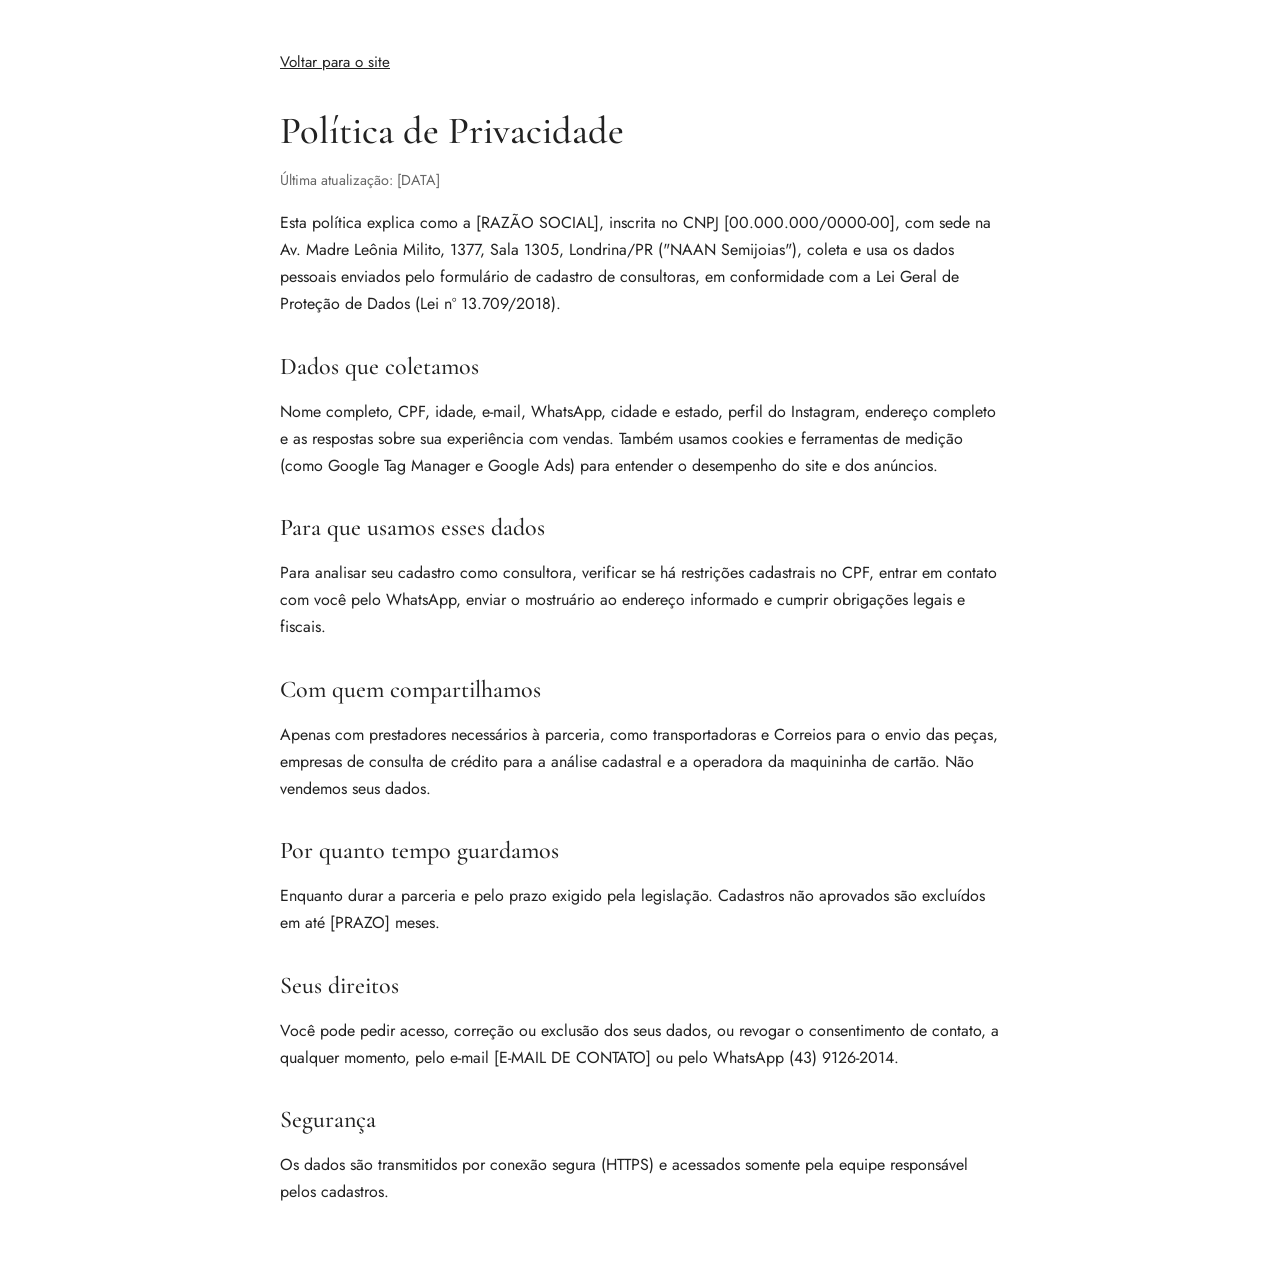
==== privacidade.html @ 5bb65e41 "Add files via upload" ====
<!DOCTYPE html>
<html lang="pt-BR">
<head>
<meta charset="UTF-8">
<meta name="viewport" content="width=device-width, initial-scale=1">
<title>Política de Privacidade · NAAN Semijoias</title>
<meta name="robots" content="index, follow">
<link rel="stylesheet" href="https://fonts.googleapis.com/css2?family=Cormorant+Garamond:wght@500&family=Jost:wght@400;500&display=swap">
<style>
  body{margin:0;font-family:Jost,system-ui,sans-serif;color:#222;background:#fff;line-height:1.7}
  main{max-width:720px;margin:0 auto;padding:3rem 1.25rem 4rem}
  h1,h2{font-family:"Cormorant Garamond",Georgia,serif;font-weight:500;line-height:1.2}
  h1{font-size:2.4rem;margin:0 0 .5rem}
  h2{font-size:1.5rem;margin:2.2rem 0 .4rem}
  a{color:inherit}
  .back{display:inline-block;margin-bottom:2rem;font-size:.95rem}
  .muted{color:#666;font-size:.9rem}
</style>
</head>
<body>
<main>
  <a class="back" href="index.html">Voltar para o site</a>
  <h1>Política de Privacidade</h1>
  <p class="muted">Última atualização: [DATA]</p>

  <p>Esta política explica como a [RAZÃO SOCIAL], inscrita no CNPJ [00.000.000/0000-00], com sede na Av. Madre Leônia Milito, 1377, Sala 1305, Londrina/PR ("NAAN Semijoias"), coleta e usa os dados pessoais enviados pelo formulário de cadastro de consultoras, em conformidade com a Lei Geral de Proteção de Dados (Lei nº 13.709/2018).</p>

  <h2>Dados que coletamos</h2>
  <p>Nome completo, CPF, idade, e-mail, WhatsApp, cidade e estado, perfil do Instagram, endereço completo e as respostas sobre sua experiência com vendas. Também usamos cookies e ferramentas de medição (como Google Tag Manager e Google Ads) para entender o desempenho do site e dos anúncios.</p>

  <h2>Para que usamos esses dados</h2>
  <p>Para analisar seu cadastro como consultora, verificar se há restrições cadastrais no CPF, entrar em contato com você pelo WhatsApp, enviar o mostruário ao endereço informado e cumprir obrigações legais e fiscais.</p>

  <h2>Com quem compartilhamos</h2>
  <p>Apenas com prestadores necessários à parceria, como transportadoras e Correios para o envio das peças, empresas de consulta de crédito para a análise cadastral e a operadora da maquininha de cartão. Não vendemos seus dados.</p>

  <h2>Por quanto tempo guardamos</h2>
  <p>Enquanto durar a parceria e pelo prazo exigido pela legislação. Cadastros não aprovados são excluídos em até [PRAZO] meses.</p>

  <h2>Seus direitos</h2>
  <p>Você pode pedir acesso, correção ou exclusão dos seus dados, ou revogar o consentimento de contato, a qualquer momento, pelo e-mail [E-MAIL DE CONTATO] ou pelo WhatsApp (43) 9126-2014.</p>

  <h2>Segurança</h2>
  <p>Os dados são transmitidos por conexão segura (HTTPS) e acessados somente pela equipe responsável pelos cadastros.</p>
</main>
</body>
</html>
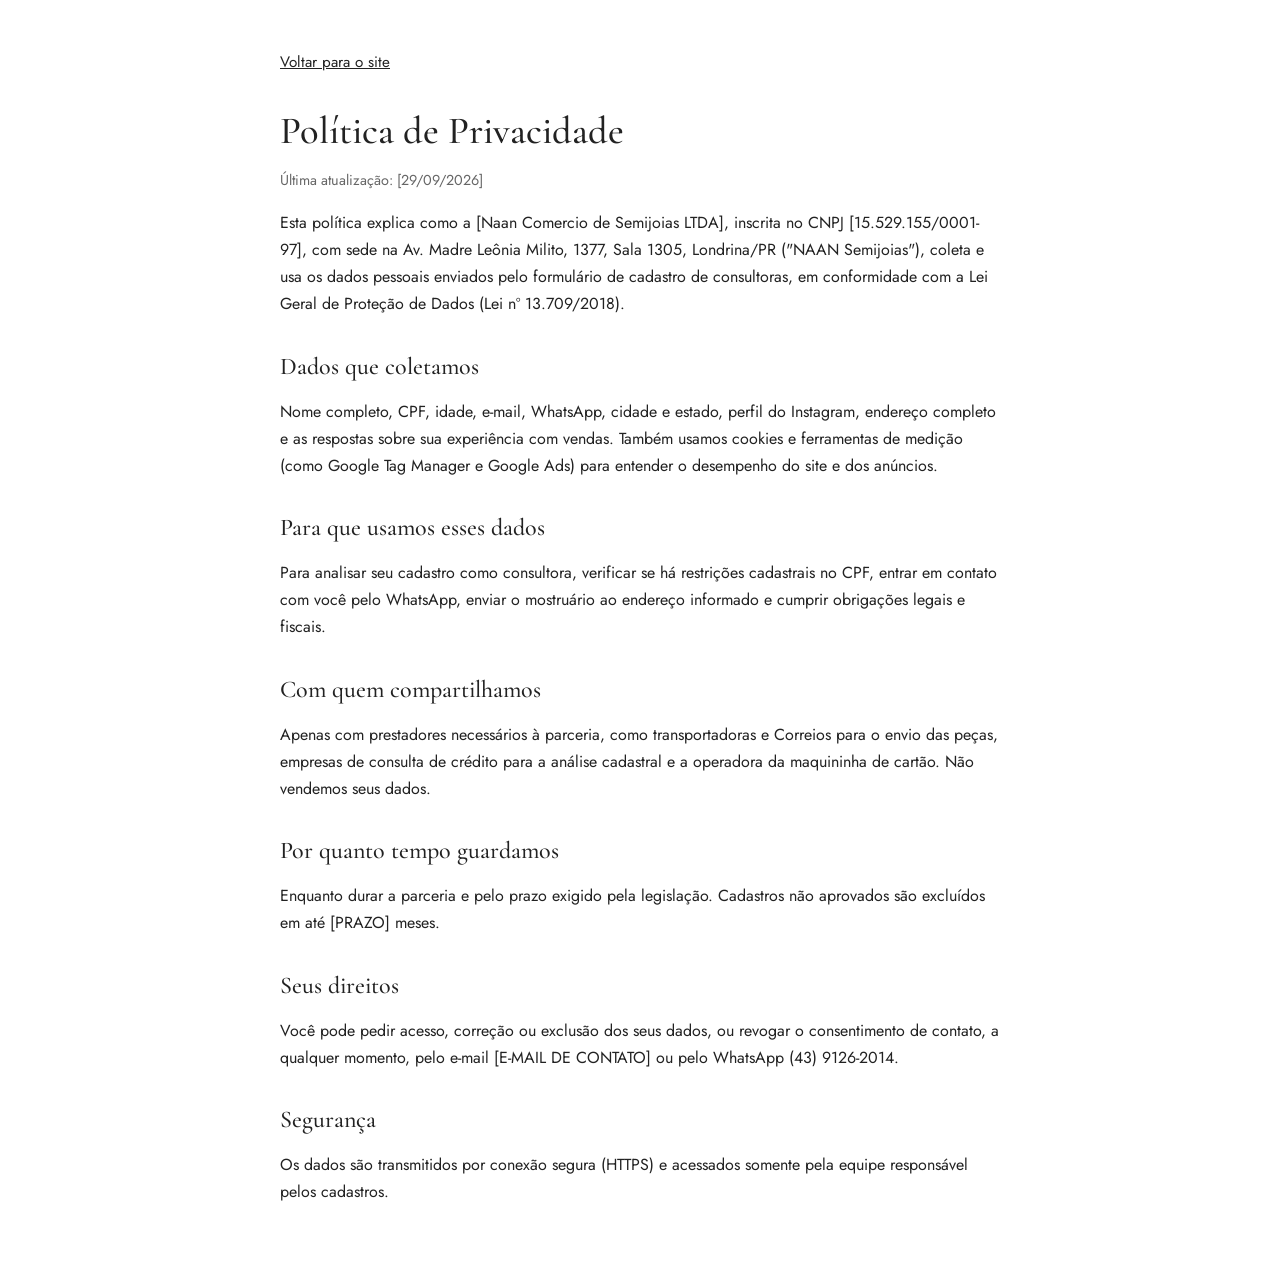
==== commit 9454e06e: "Update privacidade.html" ====
--- a/privacidade.html
+++ b/privacidade.html
@@ -21,9 +21,9 @@
 <main>
   <a class="back" href="index.html">Voltar para o site</a>
   <h1>Política de Privacidade</h1>
-  <p class="muted">Última atualização: [DATA]</p>
+  <p class="muted">Última atualização: [29/09/2026]</p>
 
-  <p>Esta política explica como a [RAZÃO SOCIAL], inscrita no CNPJ [00.000.000/0000-00], com sede na Av. Madre Leônia Milito, 1377, Sala 1305, Londrina/PR ("NAAN Semijoias"), coleta e usa os dados pessoais enviados pelo formulário de cadastro de consultoras, em conformidade com a Lei Geral de Proteção de Dados (Lei nº 13.709/2018).</p>
+  <p>Esta política explica como a [Naan Comercio de Semijoias LTDA], inscrita no CNPJ [15.529.155/0001-97], com sede na Av. Madre Leônia Milito, 1377, Sala 1305, Londrina/PR ("NAAN Semijoias"), coleta e usa os dados pessoais enviados pelo formulário de cadastro de consultoras, em conformidade com a Lei Geral de Proteção de Dados (Lei nº 13.709/2018).</p>
 
   <h2>Dados que coletamos</h2>
   <p>Nome completo, CPF, idade, e-mail, WhatsApp, cidade e estado, perfil do Instagram, endereço completo e as respostas sobre sua experiência com vendas. Também usamos cookies e ferramentas de medição (como Google Tag Manager e Google Ads) para entender o desempenho do site e dos anúncios.</p>
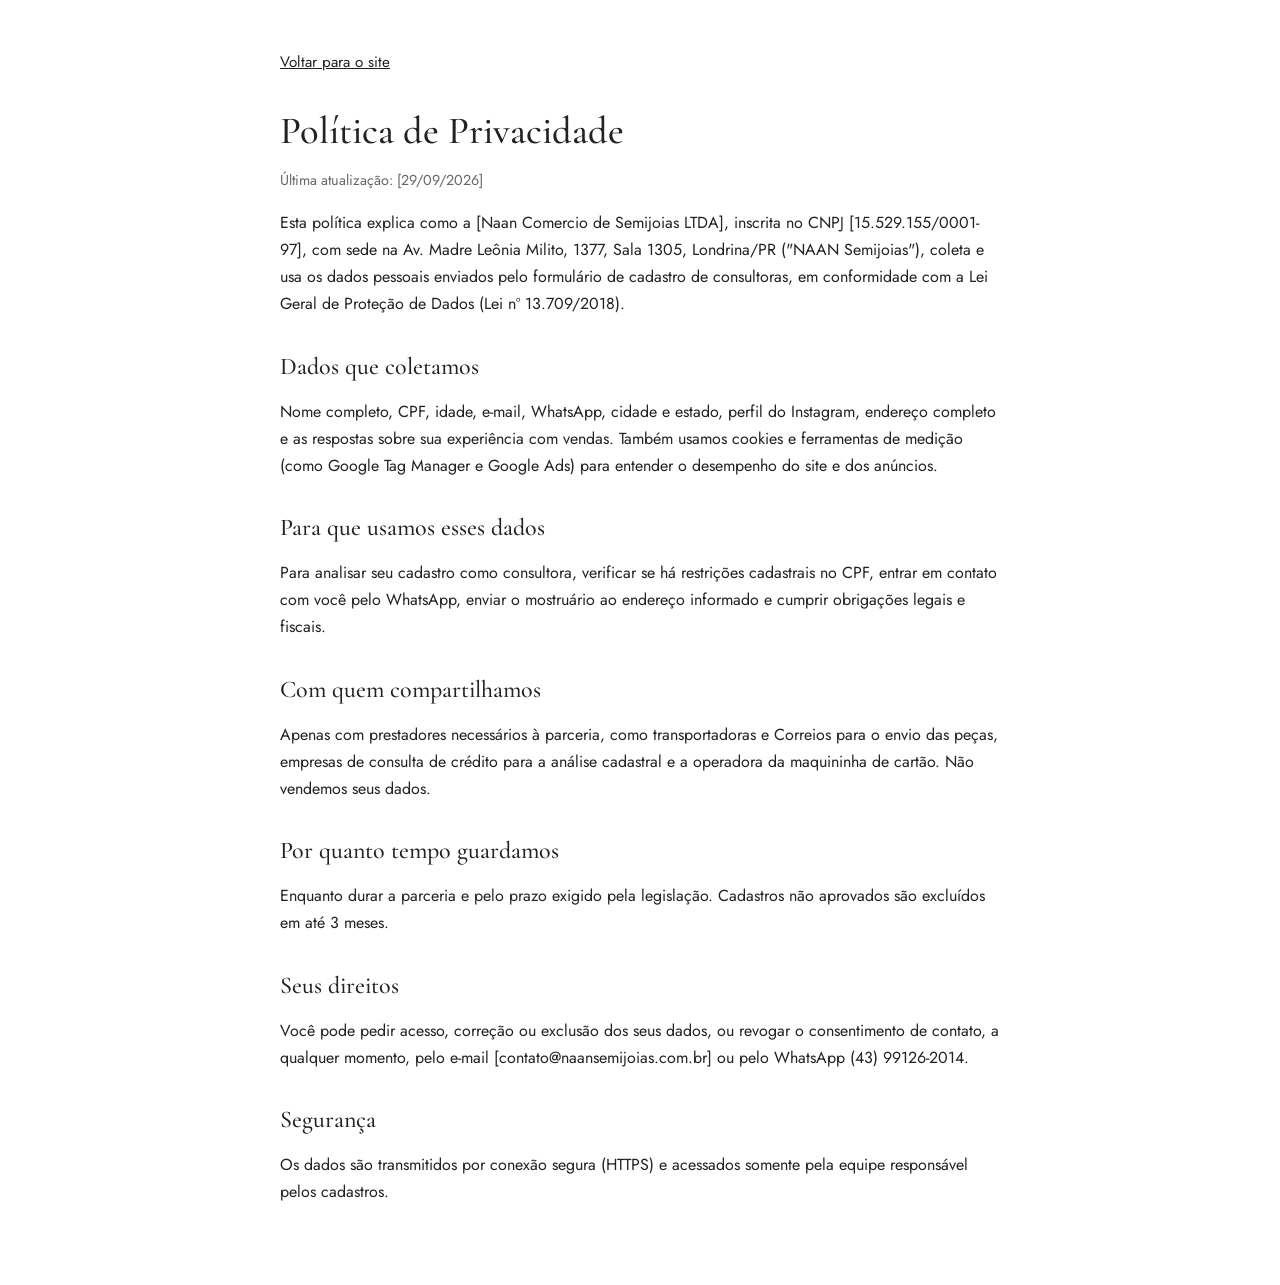
==== commit 8e73bd02: "Update data retention and contact information" ====
--- a/privacidade.html
+++ b/privacidade.html
@@ -35,10 +35,10 @@
   <p>Apenas com prestadores necessários à parceria, como transportadoras e Correios para o envio das peças, empresas de consulta de crédito para a análise cadastral e a operadora da maquininha de cartão. Não vendemos seus dados.</p>
 
   <h2>Por quanto tempo guardamos</h2>
-  <p>Enquanto durar a parceria e pelo prazo exigido pela legislação. Cadastros não aprovados são excluídos em até [PRAZO] meses.</p>
+  <p>Enquanto durar a parceria e pelo prazo exigido pela legislação. Cadastros não aprovados são excluídos em até 3 meses.</p>
 
   <h2>Seus direitos</h2>
-  <p>Você pode pedir acesso, correção ou exclusão dos seus dados, ou revogar o consentimento de contato, a qualquer momento, pelo e-mail [E-MAIL DE CONTATO] ou pelo WhatsApp (43) 9126-2014.</p>
+  <p>Você pode pedir acesso, correção ou exclusão dos seus dados, ou revogar o consentimento de contato, a qualquer momento, pelo e-mail [contato@naansemijoias.com.br] ou pelo WhatsApp (43) 99126-2014.</p>
 
   <h2>Segurança</h2>
   <p>Os dados são transmitidos por conexão segura (HTTPS) e acessados somente pela equipe responsável pelos cadastros.</p>
